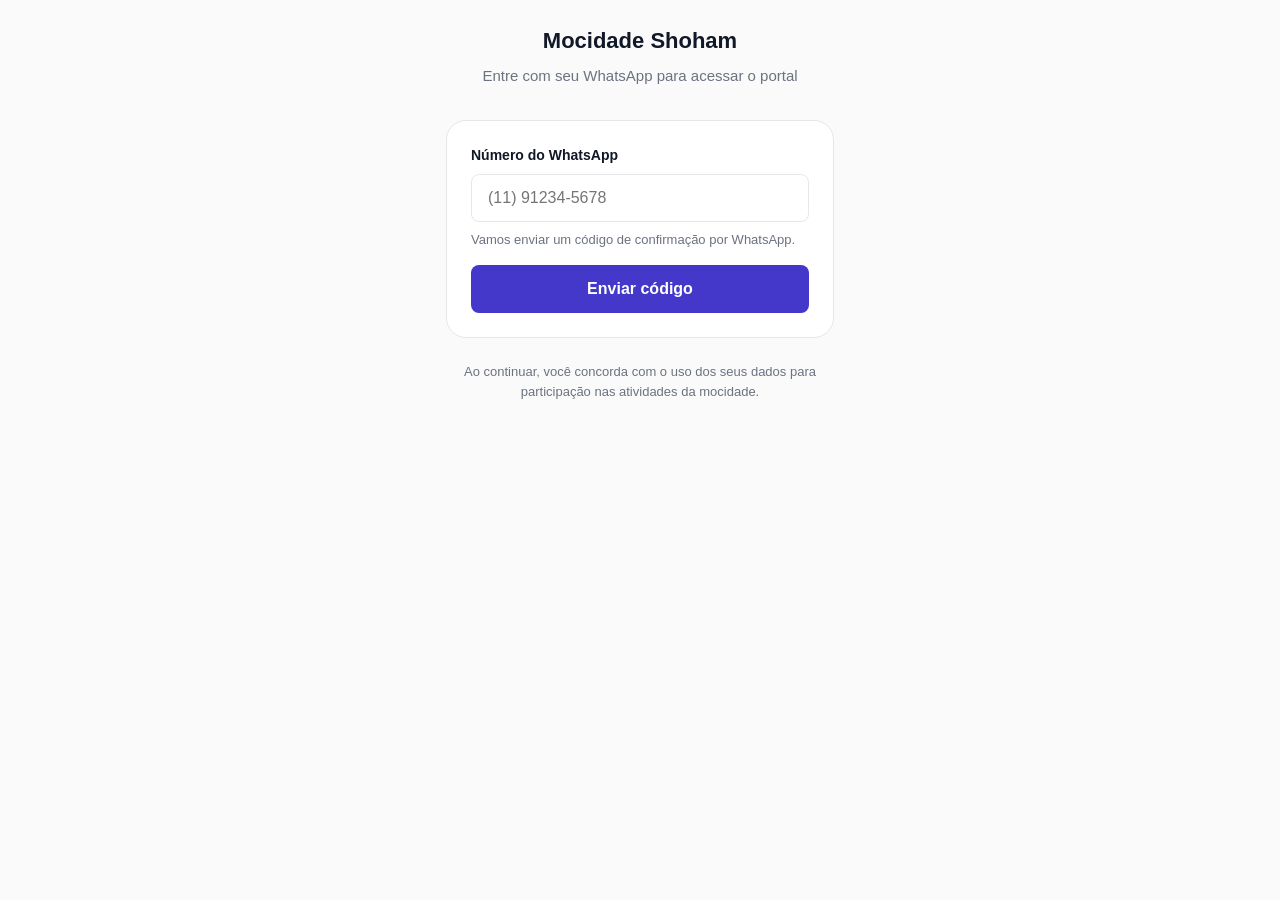
==== index.html @ 5fda582e "Fundação do projeto: estrutura de pastas, design system e tela de login (mock OTP) Fase 1 do roadmap" ====
<!DOCTYPE html>
<html lang="pt-BR">
<head>
  <meta charset="UTF-8" />
  <meta name="viewport" content="width=device-width, initial-scale=1.0" />
  <title>Portal da Mocidade Shoham — Entrar</title>
  <link rel="stylesheet" href="css/style.css" />
</head>
<body>
  <div class="page">
    <main class="container">
      <div class="brand">
        <h1 class="brand-title">Mocidade Shoham</h1>
        <p class="brand-subtitle">Entre com seu WhatsApp para acessar o portal</p>
      </div>

      <div class="card stack">
        <!-- Aviso de ambiente: some sozinho assim que o Supabase estiver configurado -->
        <div id="mock-warning" class="alert alert-info hidden">
          Ambiente de teste: o envio do código está simulado (sem Twilio/WhatsApp
          real ainda). O código aparece no console do navegador.
        </div>

        <!-- Passo 1: telefone -->
        <form id="phone-step" class="stack">
          <div class="field" id="phone-field">
            <label for="phone">Número do WhatsApp</label>
            <input
              type="tel"
              id="phone"
              name="phone"
              inputmode="tel"
              autocomplete="tel"
              placeholder="(11) 91234-5678"
              required
            />
            <span class="field-hint">Vamos enviar um código de confirmação por WhatsApp.</span>
            <span class="field-error" id="phone-error"></span>
          </div>

          <div id="phone-alert" class="alert alert-error hidden"></div>

          <button type="submit" class="btn btn-primary btn-block" id="send-code-btn">
            Enviar código
          </button>
        </form>

        <!-- Passo 2: código OTP (escondido até o telefone ser enviado) -->
        <form id="otp-step" class="stack hidden">
          <p class="text-muted">
            Código enviado para <strong id="otp-phone-display"></strong>.
          </p>

          <div class="field" id="otp-field">
            <label for="otp">Código de 6 dígitos</label>
            <input
              type="text"
              id="otp"
              name="otp"
              inputmode="numeric"
              autocomplete="one-time-code"
              maxlength="6"
              placeholder="000000"
              required
            />
            <span class="field-error" id="otp-error"></span>
          </div>

          <div id="otp-alert" class="alert alert-error hidden"></div>

          <button type="submit" class="btn btn-primary btn-block" id="verify-code-btn">
            Confirmar código
          </button>

          <button type="button" class="btn btn-ghost" id="change-phone-btn">
            Usar outro número
          </button>
        </form>
      </div>

      <p class="text-muted text-center" style="margin-top: 24px; font-size: 0.8125rem;">
        Ao continuar, você concorda com o uso dos seus dados para participação
        nas atividades da mocidade.
      </p>
    </main>
  </div>

  <script type="module">
    import { requestOtp, verifyOtp } from "./js/auth.js";
    import { isSupabaseConfigured } from "./js/supabase-client.js";

    const phoneStep = document.getElementById("phone-step");
    const otpStep = document.getElementById("otp-step");
    const mockWarning = document.getElementById("mock-warning");

    const phoneInput = document.getElementById("phone");
    const phoneField = document.getElementById("phone-field");
    const phoneError = document.getElementById("phone-error");
    const phoneAlert = document.getElementById("phone-alert");
    const sendCodeBtn = document.getElementById("send-code-btn");

    const otpInput = document.getElementById("otp");
    const otpField = document.getElementById("otp-field");
    const otpError = document.getElementById("otp-error");
    const otpAlert = document.getElementById("otp-alert");
    const otpPhoneDisplay = document.getElementById("otp-phone-display");
    const verifyCodeBtn = document.getElementById("verify-code-btn");
    const changePhoneBtn = document.getElementById("change-phone-btn");

    let currentE164 = null;

    if (!isSupabaseConfigured) {
      mockWarning.classList.remove("hidden");
    }

    function setFieldError(fieldEl, errorEl, message) {
      if (message) {
        fieldEl.classList.add("has-error");
        errorEl.textContent = message;
      } else {
        fieldEl.classList.remove("has-error");
        errorEl.textContent = "";
      }
    }

    function setAlert(alertEl, message) {
      if (message) {
        alertEl.textContent = message;
        alertEl.classList.remove("hidden");
      } else {
        alertEl.classList.add("hidden");
      }
    }

    function setLoading(btn, loading) {
      btn.disabled = loading;
      btn.dataset.loading = loading ? "true" : "false";
    }

    phoneStep.addEventListener("submit", async (event) => {
      event.preventDefault();
      setFieldError(phoneField, phoneError, "");
      setAlert(phoneAlert, "");
      setLoading(sendCodeBtn, true);

      const result = await requestOtp(phoneInput.value);

      setLoading(sendCodeBtn, false);

      if (!result.success) {
        setFieldError(phoneField, phoneError, result.error);
        return;
      }

      currentE164 = result.e164;
      otpPhoneDisplay.textContent = currentE164;
      phoneStep.classList.add("hidden");
      otpStep.classList.remove("hidden");
      otpInput.focus();
    });

    otpStep.addEventListener("submit", async (event) => {
      event.preventDefault();
      setFieldError(otpField, otpError, "");
      setAlert(otpAlert, "");
      setLoading(verifyCodeBtn, true);

      const result = await verifyOtp(currentE164, otpInput.value.trim());

      setLoading(verifyCodeBtn, false);

      if (!result.success) {
        setFieldError(otpField, otpError, result.error);
        return;
      }

      // TODO: redirecionar para dashboard.html quando o módulo existir.
      setAlert(otpAlert, null);
      otpAlert.classList.remove("alert-error");
      otpAlert.classList.add("alert-success");
      setAlert(otpAlert, "Login confirmado! (dashboard ainda não implementado)");
    });

    changePhoneBtn.addEventListener("click", () => {
      currentE164 = null;
      otpInput.value = "";
      setFieldError(otpField, otpError, "");
      setAlert(otpAlert, "");
      otpStep.classList.add("hidden");
      phoneStep.classList.remove("hidden");
      phoneInput.focus();
    });
  </script>
</body>
</html>
---- css/style.css ----
/* ==========================================================================
   Portal da Mocidade Shoham — estilos globais
   Mobile first. Sem framework, sem build step.
   ========================================================================== */

:root {
  /* Paleta — moderna, jovem, elegante. Poucas cores, uso intencional. */
  --color-primary: #4338ca;      /* indigo — ação principal */
  --color-primary-hover: #3730a3;
  --color-primary-soft: #eef2ff;
  --color-accent: #f59e0b;       /* âmbar — destaque pontual, usar com moderação */

  --color-bg: #fafafa;
  --color-surface: #ffffff;
  --color-border: #e5e7eb;

  --color-text: #111827;
  --color-text-muted: #6b7280;
  --color-danger: #dc2626;
  --color-danger-soft: #fef2f2;
  --color-success: #16a34a;
  --color-success-soft: #f0fdf4;

  --radius-sm: 8px;
  --radius-md: 14px;
  --radius-lg: 20px;

  --space-1: 4px;
  --space-2: 8px;
  --space-3: 12px;
  --space-4: 16px;
  --space-5: 24px;
  --space-6: 32px;
  --space-8: 48px;

  --font-sans: -apple-system, BlinkMacSystemFont, "Segoe UI", Roboto, Helvetica,
    Arial, sans-serif;

  /* Área de toque mínima recomendada (acessibilidade mobile) */
  --tap-target: 48px;
}

* {
  box-sizing: border-box;
}

html,
body {
  margin: 0;
  padding: 0;
}

body {
  font-family: var(--font-sans);
  background: var(--color-bg);
  color: var(--color-text);
  line-height: 1.5;
  -webkit-font-smoothing: antialiased;
}

h1,
h2,
h3,
p {
  margin: 0;
}

img {
  max-width: 100%;
  display: block;
}

button,
input {
  font-family: inherit;
  font-size: inherit;
}

a {
  color: var(--color-primary);
}

/* --------------------------------------------------------------------------
   Layout utilitário
   -------------------------------------------------------------------------- */

.page {
  min-height: 100dvh;
  display: flex;
  flex-direction: column;
}

.container {
  width: 100%;
  max-width: 420px;
  margin: 0 auto;
  padding: var(--space-5) var(--space-4);
}

.stack {
  display: flex;
  flex-direction: column;
  gap: var(--space-4);
}

/* --------------------------------------------------------------------------
   Componentes base
   -------------------------------------------------------------------------- */

.card {
  background: var(--color-surface);
  border: 1px solid var(--color-border);
  border-radius: var(--radius-lg);
  padding: var(--space-5);
}

.field {
  display: flex;
  flex-direction: column;
  gap: var(--space-2);
}

.field label {
  font-size: 0.875rem;
  font-weight: 600;
  color: var(--color-text);
}

.field input {
  min-height: var(--tap-target);
  padding: 0 var(--space-4);
  border: 1px solid var(--color-border);
  border-radius: var(--radius-sm);
  background: var(--color-surface);
  color: var(--color-text);
}

.field input:focus {
  outline: 2px solid var(--color-primary);
  outline-offset: 1px;
}

.field-hint {
  font-size: 0.8125rem;
  color: var(--color-text-muted);
}

.field-error {
  font-size: 0.8125rem;
  color: var(--color-danger);
  display: none;
}

.field.has-error input {
  border-color: var(--color-danger);
}

.field.has-error .field-error {
  display: block;
}

.btn {
  min-height: var(--tap-target);
  border: none;
  border-radius: var(--radius-sm);
  padding: 0 var(--space-5);
  font-weight: 600;
  cursor: pointer;
  display: inline-flex;
  align-items: center;
  justify-content: center;
  gap: var(--space-2);
  transition: background-color 0.15s ease;
}

.btn-primary {
  background: var(--color-primary);
  color: #fff;
}

.btn-primary:hover {
  background: var(--color-primary-hover);
}

.btn-primary:disabled {
  background: var(--color-border);
  color: var(--color-text-muted);
  cursor: not-allowed;
}

.btn-ghost {
  background: transparent;
  color: var(--color-primary);
  padding: 0 var(--space-2);
  min-height: auto;
}

.btn-block {
  width: 100%;
}

/* Estado de carregamento de um botão */
.btn[data-loading="true"] {
  position: relative;
  color: transparent;
}

.btn[data-loading="true"]::after {
  content: "";
  position: absolute;
  width: 18px;
  height: 18px;
  border-radius: 50%;
  border: 2px solid rgba(255, 255, 255, 0.5);
  border-top-color: #fff;
  animation: spin 0.7s linear infinite;
}

@keyframes spin {
  to {
    transform: rotate(360deg);
  }
}

/* Alertas / feedback */
.alert {
  border-radius: var(--radius-sm);
  padding: var(--space-3) var(--space-4);
  font-size: 0.875rem;
}

.alert-error {
  background: var(--color-danger-soft);
  color: var(--color-danger);
}

.alert-success {
  background: var(--color-success-soft);
  color: var(--color-success);
}

.alert-info {
  background: var(--color-primary-soft);
  color: var(--color-primary-hover);
}

.text-muted {
  color: var(--color-text-muted);
}

.text-center {
  text-align: center;
}

.hidden {
  display: none !important;
}

.brand {
  display: flex;
  flex-direction: column;
  align-items: center;
  gap: var(--space-2);
  margin-bottom: var(--space-6);
}

.brand-title {
  font-size: 1.375rem;
  font-weight: 700;
}

.brand-subtitle {
  font-size: 0.9375rem;
  color: var(--color-text-muted);
  text-align: center;
}
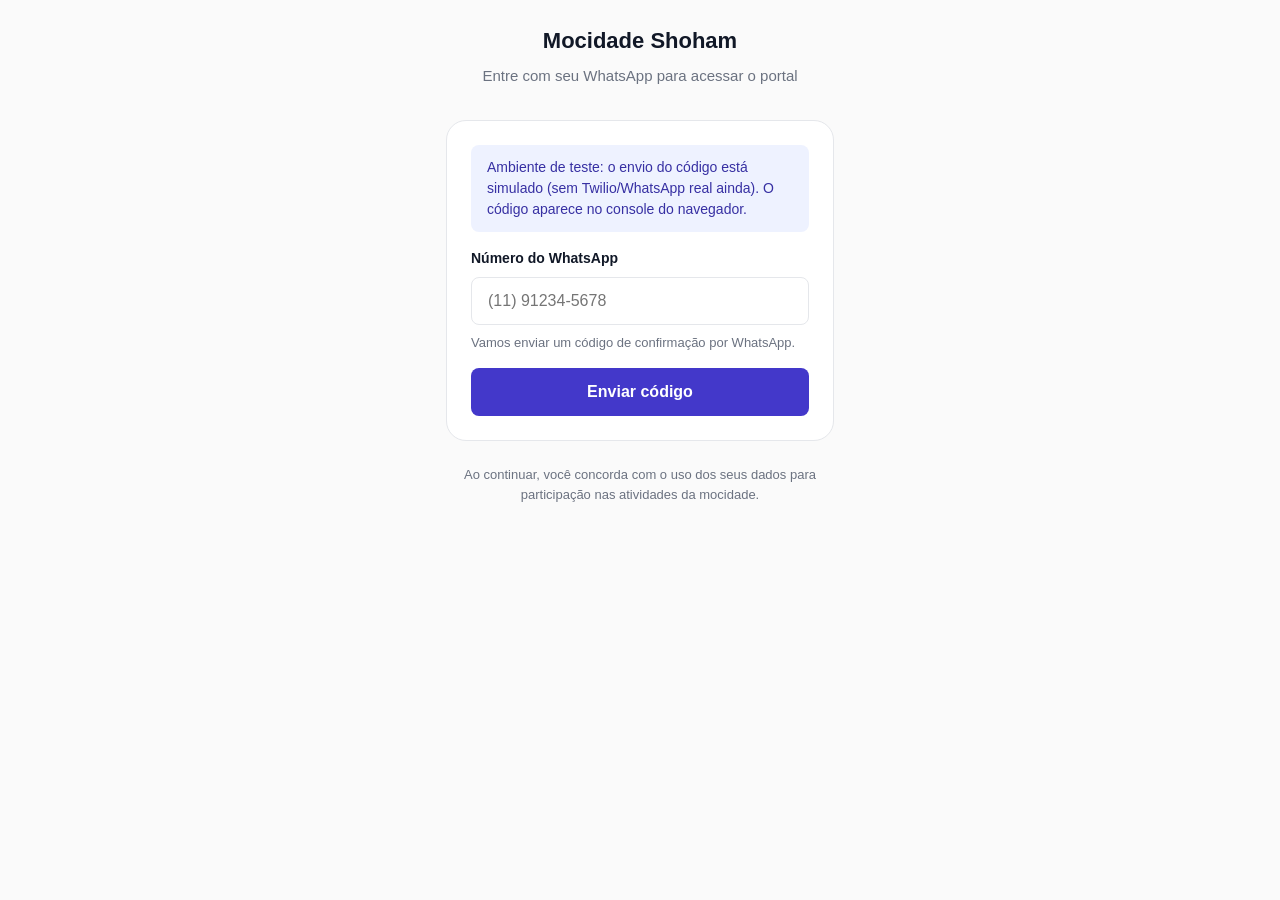
==== commit bae1516c: "Desacoplar tela de login do client Supabase (ainda não usado) Testando o fluxo end-to-end, encontrei" ====
--- a/index.html
+++ b/index.html
@@ -87,7 +87,12 @@
 
   <script type="module">
     import { requestOtp, verifyOtp } from "./js/auth.js";
-    import { isSupabaseConfigured } from "./js/supabase-client.js";
+    // Nota: propositalmente NÃO importamos supabase-client.js aqui. auth.js
+    // ainda roda 100% em modo mock (sem Supabase) — importar o client só
+    // pra checar configuração faria esta tela depender de rede/CDN à toa,
+    // e quebraria o login mock caso o carregamento da lib falhasse.
+    // Quando auth.js passar a usar o Supabase de verdade, mover essa
+    // checagem pra lá.
 
     const phoneStep = document.getElementById("phone-step");
     const otpStep = document.getElementById("otp-step");
@@ -109,9 +114,10 @@
 
     let currentE164 = null;
 
-    if (!isSupabaseConfigured) {
-      mockWarning.classList.remove("hidden");
-    }
+    // auth.js está em modo mock (ver comentário no topo do arquivo), então
+    // o aviso fica sempre visível até o dia em que essa tela passar a
+    // chamar o Supabase de verdade.
+    mockWarning.classList.remove("hidden");
 
     function setFieldError(fieldEl, errorEl, message) {
       if (message) {
